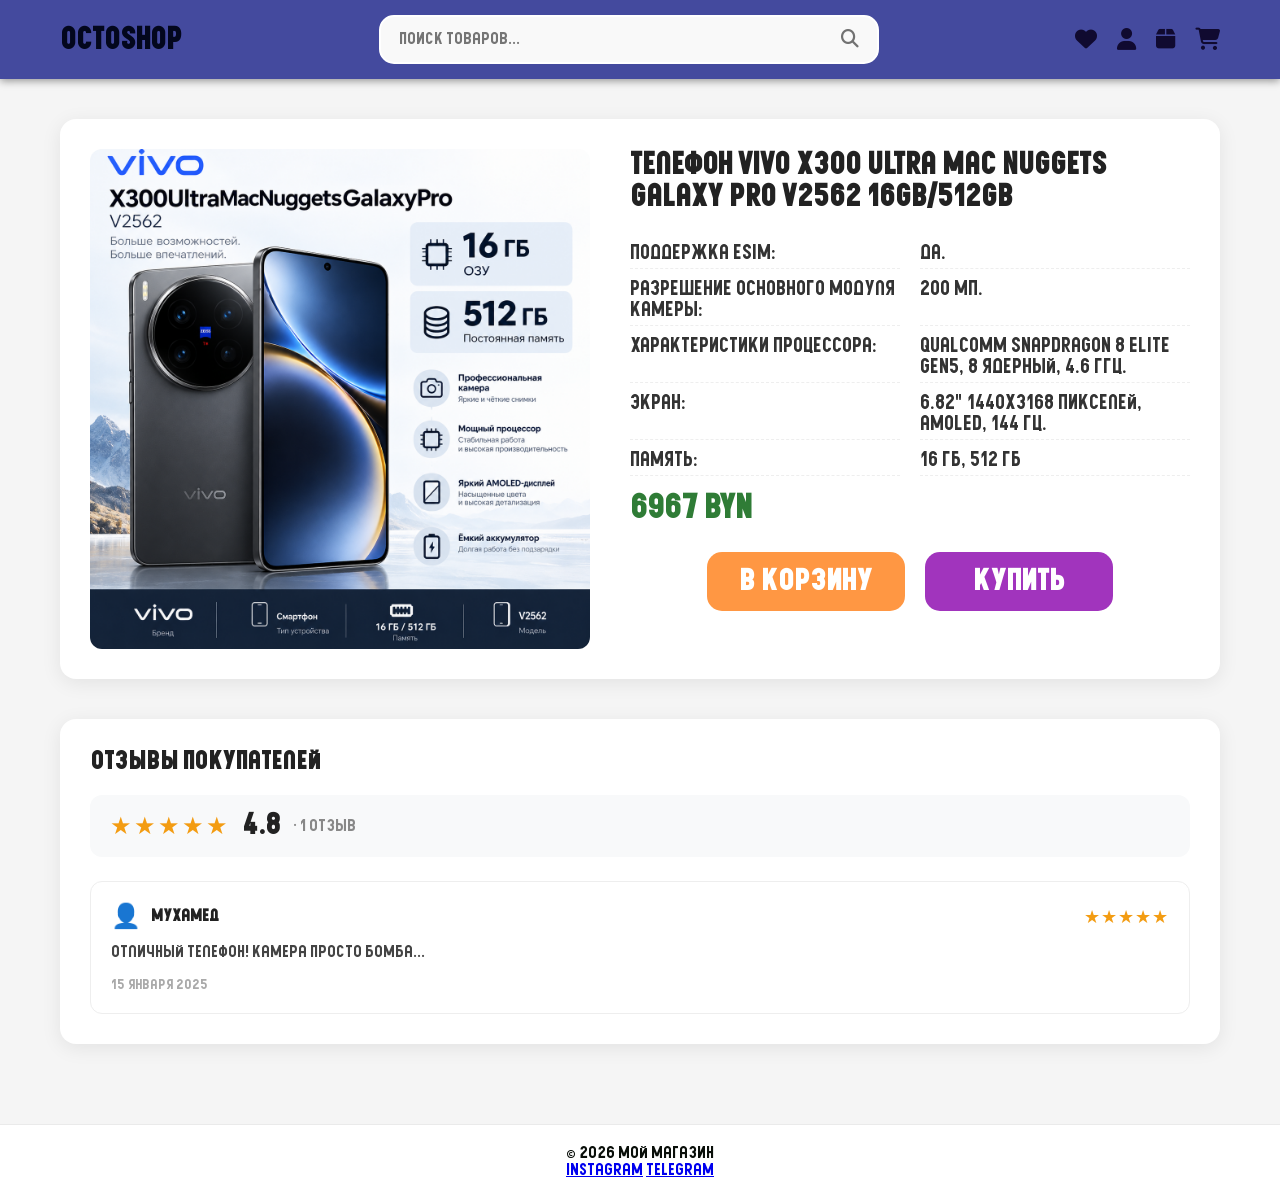
==== productCard.html @ 279437a6 "Создала отдельный файл для карточки товара чтоб index был под каталог" ====
<!DOCTYPE html>
<html lang="ru">
<head>
    <meta charset="UTF-8">
    <meta name="viewport" content="width=device-width, initial-scale=1.0">
    <title>Карточка товара</title>
    <link rel="stylesheet" href="style.css">
    <link rel="stylesheet" href="https://cdnjs.cloudflare.com/ajax/libs/font-awesome/6.5.0/css/all.min.css">
</head>    
<body>
    <header class="header">
        <div class="header__inner">
            <a href="#" class="logo">OctoShop</a>
            <div class="search">
                <input type="text" class="search__input" placeholder="Поиск товаров...">
                <button class="search__button">
                    <i class="fas fa-search"></i>
                </button>
            </div>

            <div class="user-actions">
                <a href="#" class="user-actions__link" title="Избранное">
                    <i class="fas fa-heart"></i>
                </a>
                <a href="#" class="user-actions__link" title="Профиль">
                    <i class="fas fa-user"></i>
                </a>
                <a href="#" class="user-actions__link" title="Заказы">
                    <i class="fas fa-box"></i>
                </a>
                <a href="#" class="user-actions__link" title="Корзина">
                    <i class="fas fa-shopping-cart"></i>
                </a>
            </div>
        </div>
    </header>
    <main>
        <div class="product-card">
            <div class="product-card__image">
                <img src="images/telefon.png" alt="Телефон vivo X300UltraMacNuggetsGalaxyPro V2562 16GB/512GB">
            </div>        
                <div class="product-card__info">
                    <h2 class="product-card__title">Телефон vivo X300 Ultra Mac Nuggets Galaxy Pro V2562 16GB/512GB</h2>
                    <ul class="product-card__description">
                          <li>Поддержка eSIM:</li>
                          <li>Да.</li>
                          <li>Разрешение основного модуля камеры:</li>
                          <li>200 Мп.</li>
                          <li>Характеристики процессора:</li>
                          <li>Qualcomm Snapdragon 8 Elite Gen5, 8 ядерный, 4.6 ГГц.</li>
                          <li>Экран:</li>
                          <li> 6.82" 1440x3168 пикселей, AMOLED, 144 Гц.</li>
                          <li>Память:</li>
                          <li>16 ГБ, 512 ГБ</li>   
                    </ul>
                    <p class="product-card__price">6967 BYN</p>
                    <div class="product-card__btns">
                        <button class="product-card__btn1">В корзину</button>
                        <button class="product-card__btn2">Купить</button>
                    </div>
                </div>
            </div>
        </div>
 <section class="reviews">
        <h2 class="reviews__title">Отзывы покупателей</h2>
        <div class="reviews__summary">
            <div class="reviews__rating">
                <span class="reviews__stars">★★★★★</span>
                <span class="reviews__average">4.8</span>
                <span class="reviews__count">· 1 отзыв</span>
            </div>
        </div>
        <div class="reviews__list">
            <div class="review">
                <div class="review__header">
                    <div class="review__user">
                        <span class="review__avatar">👤</span>
                        <span class="review__name">Мухамед</span>
                    </div>
                    <div class="review__rating">★★★★★</div>
                </div>
                <p class="review__text">Отличный телефон! Камера просто бомба...</p>
                <span class="review__date">15 января 2025</span>
            </div>
        </div>
    </section>
        
    </main>
    <footer>
        <p>&copy; 2026 Мой магазин</p>
        <div>
            <a href="#">Instagram</a>
            <a href="#">Telegram</a>
        </div>
    </footer>
    <script src="script.js"></script>
</body>
</html>
---- style.css ----
*{
    margin: 0;
    padding: 0;
    box-sizing: border-box;
}

@font-face {
    font-family: "PostBus";
    src:url('font/ofont.ru_PostBus.ttf') format('truetype');
    font-weight: normal;
    font-style: normal;
}

body {
    font-family: "PostBus", Arial, sans-serif;
    background-color: #f5f5f5;
    color: rgb(10, 15, 10);
    min-height: 100vh;
    display: flex;
    flex-direction: column;
}

.header {
    background-color: rgb(68, 74, 158);
    padding: 15px 0;
    box-shadow: 0 2px 8px rgba(0, 0, 0, 0.4);
    border-bottom: none;
}


.header__inner {
    max-width: 1200px;
    margin: 0 auto;
    padding: 0 20px;
    display: flex;
    align-items: center;
    justify-content: space-between;
    gap: 20px;
    flex-wrap: wrap;
}

.logo {
    font-size: 30px;
    font-weight: bold;
    color: #03071d;
    text-decoration: none;
    white-space: nowrap;
}

.search {
    display: flex;
    flex: 1 1 300px;
    max-width: 500px;
    border: 2px solid #ffffff;
    border-radius: 15px;
    overflow: hidden;
    background-color: #f9f9f9;
    transition: border-color 0.3s;
}

.search__input {
    flex: 1;
    padding: 14px 18px;
    font-family: "PostBus", Arial, sans-serif;
    border: none;
    outline: none;
    background: transparent;
    font-size: 16px;
}

.search__button {
    padding: 10px 18px;
    border: none;
    background: transparent;
    cursor: pointer;
    font-size: 18px;
    color:#727272;
    transition: color 0.3s;
}

.search:hover {
    border-color: #dbdbdb;
}

.search__button:hover {
    color: #4e4e4e;
}

.user-actions {
    display: flex;
    gap: 20px;
    align-items: center;
}

.user-actions__link {
    font-size: 22px;
    color: #100a30;
    transition: color 0.3s;
}

.user-actions__link:hover {
    color: #aeabdf;
}

main {
    flex: 1;                  
    max-width: 1200px;
    margin: 0 auto;
    padding: 40px 20px;
    width: 100%;
}

.product-card {
    display: flex;
    gap: 40px;
    background: #ffffff;
    border-radius: 16px;
    box-shadow: 0 4px 20px rgba(0, 0, 0, 0.08);
    padding: 30px;
    align-items: flex-start;
    max-width: 1200px;
    margin: 0 auto;
}

.product-card__image {
    flex: 0 0 500px;
    height: auto;
    aspect-ratio: 1 / 1;
    border-radius: 12px;
    overflow: hidden;
    background: #f0f0f0;
}

.product-card__image img {
    width: 100%;
    height: 100%;
    object-fit: cover;
    display: block;
}

.product-card__info {
    flex: 1;
    min-width: 0;
    display: flex;
    flex-direction: column;
    gap: 16px;
}

.product-card__title,
.product-card__description {
    word-wrap: break-word;
    overflow-wrap: break-word;
}

.product-card__description {
    list-style: none;
    padding: 0;
    margin: 10px 0 0 0;
    display: grid;
    grid-template-columns: 1fr 1fr;
    gap: 6px 20px;
}

.product-card__description li {
    padding: 4px 0;
    font-size: 20px;
    color: #333;
    border-bottom: 1px dashed #eee;
}

@media (max-width: 1024px) {
    .product-card {
        flex-direction: column;
        align-items: center;
        gap: 20px;
        padding: 20px;
    }

    .product-card__image {
        flex: 0 0 auto;
        width: 70%;
        max-width: 400px;
        aspect-ratio: 1 / 1;
    }

    .product-card__info {
        width: 100%;
        text-align: left;
        align-items: flex-start;
    }

    .product-card__description {
        grid-template-columns: 1fr 1fr;
    }  
    
    .product-card__btns {
        justify-content: center;
        width: 100%;
    }
}

@media (max-width: 768px) {
    .product-card {
        flex-direction: column;
        align-items: center;
        padding: 20px;
        gap: 20px;
    }

    .product-card__image {
        flex: 0 0 auto;
        width: 80%;
        max-width: 400px;
        aspect-ratio: 1 / 1;
    }

    .product-card__info {
        text-align: left;
        align-items: center;
    }

    .product-card__btns {
        justify-content: center;
    }

    .product-card__title {
        font-size: 22px;
    }

    .product-card__description {
        font-size: 17px;
    }

    .product-card__price {
        font-size: 26px;
    }
}

@media (max-width: 480px) {
    .product-card__image {
        width: 100%;
        max-width: 100%;
    }

    .product-card {
        padding: 12px;
        gap: 16px;
    }

    .product-card__title {
        font-size: 18px;
    }

    .product-card__price {
        font-size: 22px;
    }

    .product-card__btns {
        padding: 10px 20px;
        font-size: 14px;
        justify-content: center;
    }
}

.product-card__title {
    font-size: 30px;
    font-weight: 700;
    color: #222;
    margin: 0;
}

.product-card__price {
    font-size: 32px;
    font-weight: 700;
    color: #2f7c36;
    margin: 0;
}

.product-card__btns {
    display: flex;
    gap: 20px;
    margin-top: 10px;
    justify-content: center;
}

.product-card__btn1 {
    background-color: #ff9743;
    color: #ffffff;
    border: none;
    padding: 14px 32px;
    border-radius: 15px;
    font-family: "PostBus", Arial, sans-serif;
    font-size: 29px;
    font-weight: 600;
    cursor: pointer;
    transition: background-color 0.3s, transform 0.2s;
    align-self: flex-start;
}

.product-card__btn1:hover {
    background-color: rgb(199, 108, 5);
    transform: scale(1.02);
}

.product-card__btn2 {
    background-color: #a134bd;
    color: #ffffff;
    border: none;
    padding: 14px 48px;
    border-radius: 15px;
    font-family: "PostBus", Arial, sans-serif;
    font-size: 29px;
    font-weight: 600;
    cursor: pointer;
    transition: background-color 0.3s, transform 0.2s;
    align-self: flex-start;
}

.product-card__btn2:hover {
    background-color: #860aa5;
    transform: scale(1.02);
}

footer {
    background: #ffffff;
    padding: 20px 0;
    margin-top: 40px;
    border-top: 1px solid #eaeaea;
    text-align: center;
}

.reviews {
    background: #ffffff;
    border-radius: 16px;
    box-shadow: 0 4px 20px rgba(0, 0, 0, 0.08);
    padding: 30px;
    margin: 40px auto 0 auto;
    max-width: 1200px;
}

.reviews__title {
    font-size: 24px;
    font-weight: 700;
    color: #222;
    margin: 0 0 20px 0;
}

.reviews__summary {
    display: flex;
    align-items: center;
    gap: 20px;
    padding: 16px 20px;
    background: #f8f9fa;
    border-radius: 12px;
    margin-bottom: 24px;
}

.reviews__rating {
    display: flex;
    align-items: center;
    gap: 12px;
    font-size: 18px;
}

.reviews__stars {
    color: #f39c12;
    font-size: 24px;
    letter-spacing: 2px;
}

.reviews__average {
    font-size: 28px;
    font-weight: 700;
    color: #222;
}

.reviews__count {
    color: #888;
    font-size: 16px;
}

.reviews__list {
    display: flex;
    flex-direction: column;
    gap: 16px;
}

.review {
    border: 1px solid #eee;
    border-radius: 12px;
    padding: 20px;
    transition: box-shadow 0.3s;
}

.review:hover {
    box-shadow: 0 2px 12px rgba(0, 0, 0, 0.06);
}

.review__header {
    display: flex;
    justify-content: space-between;
    align-items: center;
    margin-bottom: 10px;
}

.review__user {
    display: flex;
    align-items: center;
    gap: 10px;
}

.review__avatar {
    font-size: 24px;
}

.review__name {
    font-weight: 600;
    color: #222;
    font-size: 16px;
}

.review__rating {
    color: #f39c12;
    font-size: 18px;
    letter-spacing: 1px;
}

.review__text {
    font-size: 16px;
    line-height: 1.6;
    color: #444;
    margin: 8px 0 10px 0;
}

.review__date {
    font-size: 14px;
    color: #aaa;
}


@media (max-width: 768px) {
    .reviews {
        padding: 20px;
        border-radius: 12px;
    }

    .reviews__title {
        font-size: 20px;
    }

    .reviews__summary {
        flex-direction: column;
        align-items: flex-start;
        gap: 8px;
        padding: 14px 16px;
    }

    .reviews__rating {
        font-size: 16px;
        flex-wrap: wrap;
    }

    .reviews__stars {
        font-size: 20px;
    }

    .reviews__average {
        font-size: 24px;
    }

    .review {
        padding: 16px;
    }

    .review__header {
        flex-direction: column;
        align-items: flex-start;
        gap: 6px;
    }

    .review__name {
        font-size: 15px;
    }

    .review__text {
        font-size: 15px;
    }
}

@media (max-width: 480px) {
    .reviews {
        padding: 14px;
    }

    .reviews__title {
        font-size: 18px;
    }

    .reviews__summary {
        padding: 12px;
    }

    .reviews__stars {
        font-size: 18px;
    }

    .reviews__average {
        font-size: 20px;
    }

    .review {
        padding: 12px;
    }

    .review__text {
        font-size: 14px;
    }
}
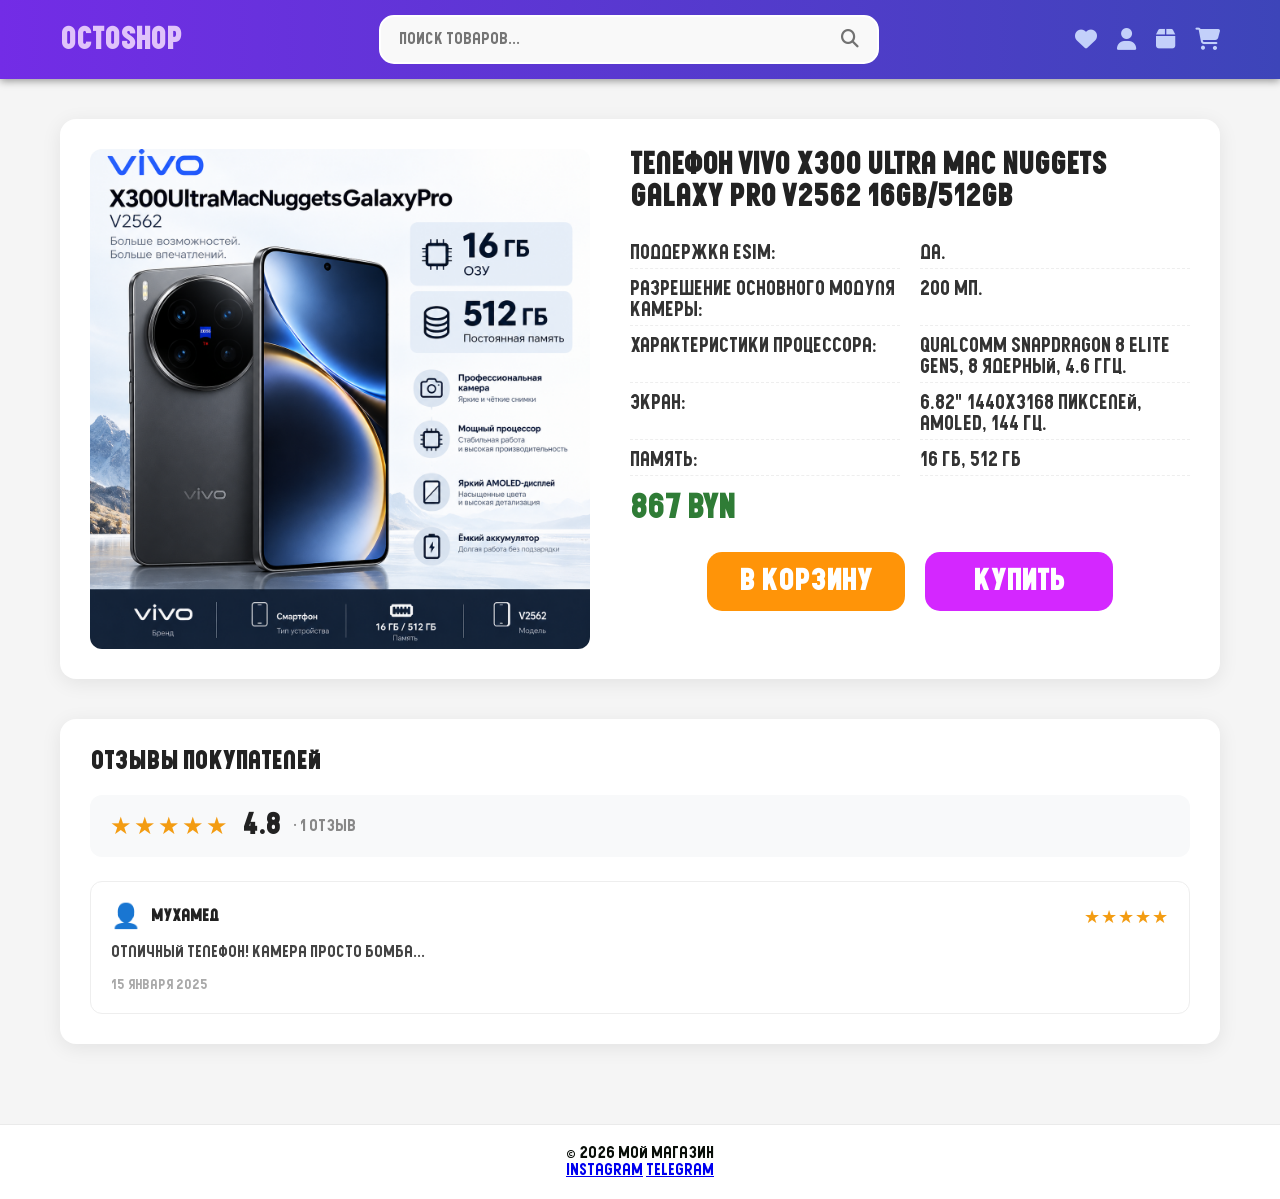
==== commit e0c43e6c: "Создан массив товаров для каталога" ====
--- a/productCard.html
+++ b/productCard.html
@@ -10,7 +10,7 @@
 <body>
     <header class="header">
         <div class="header__inner">
-            <a href="#" class="logo">OctoShop</a>
+            <a href="index.html" class="logo">OctoShop</a>
             <div class="search">
                 <input type="text" class="search__input" placeholder="Поиск товаров...">
                 <button class="search__button">
@@ -53,7 +53,7 @@
                           <li>Память:</li>
                           <li>16 ГБ, 512 ГБ</li>   
                     </ul>
-                    <p class="product-card__price">6967 BYN</p>
+                    <p class="product-card__price">867 BYN</p>
                     <div class="product-card__btns">
                         <button class="product-card__btn1">В корзину</button>
                         <button class="product-card__btn2">Купить</button>
--- a/style.css
+++ b/style.css
@@ -21,7 +21,7 @@
 }
 
 .header {
-    background-color: rgb(68, 74, 158);
+    background: linear-gradient(to right,#732ce6,rgb(61, 69, 185));
     padding: 15px 0;
     box-shadow: 0 2px 8px rgba(0, 0, 0, 0.4);
     border-bottom: none;
@@ -42,7 +42,7 @@
 .logo {
     font-size: 30px;
     font-weight: bold;
-    color: #03071d;
+    color: #e0c3fa;
     text-decoration: none;
     white-space: nowrap;
 }
@@ -94,7 +94,7 @@
 
 .user-actions__link {
     font-size: 22px;
-    color: #100a30;
+    color: #c3d0fa;
     transition: color 0.3s;
 }
 
@@ -108,6 +108,13 @@
     margin: 0 auto;
     padding: 40px 20px;
     width: 100%;
+}
+
+.catalog-title{
+    font-size: 28px;
+    color: #584d64;
+    border-bottom: 1px dashed #eee;
+
 }
 
 .product-card {
@@ -284,7 +291,7 @@
 }
 
 .product-card__btn1 {
-    background-color: #ff9743;
+    background-color: #ff9408;
     color: #ffffff;
     border: none;
     padding: 14px 32px;
@@ -298,12 +305,12 @@
 }
 
 .product-card__btn1:hover {
-    background-color: rgb(199, 108, 5);
+    background-color: rgb(207, 112, 2);
     transform: scale(1.02);
 }
 
 .product-card__btn2 {
-    background-color: #a134bd;
+    background-color: #d427ff;
     color: #ffffff;
     border: none;
     padding: 14px 48px;
@@ -317,7 +324,7 @@
 }
 
 .product-card__btn2:hover {
-    background-color: #860aa5;
+    background-color: #b90ce4;
     transform: scale(1.02);
 }
 
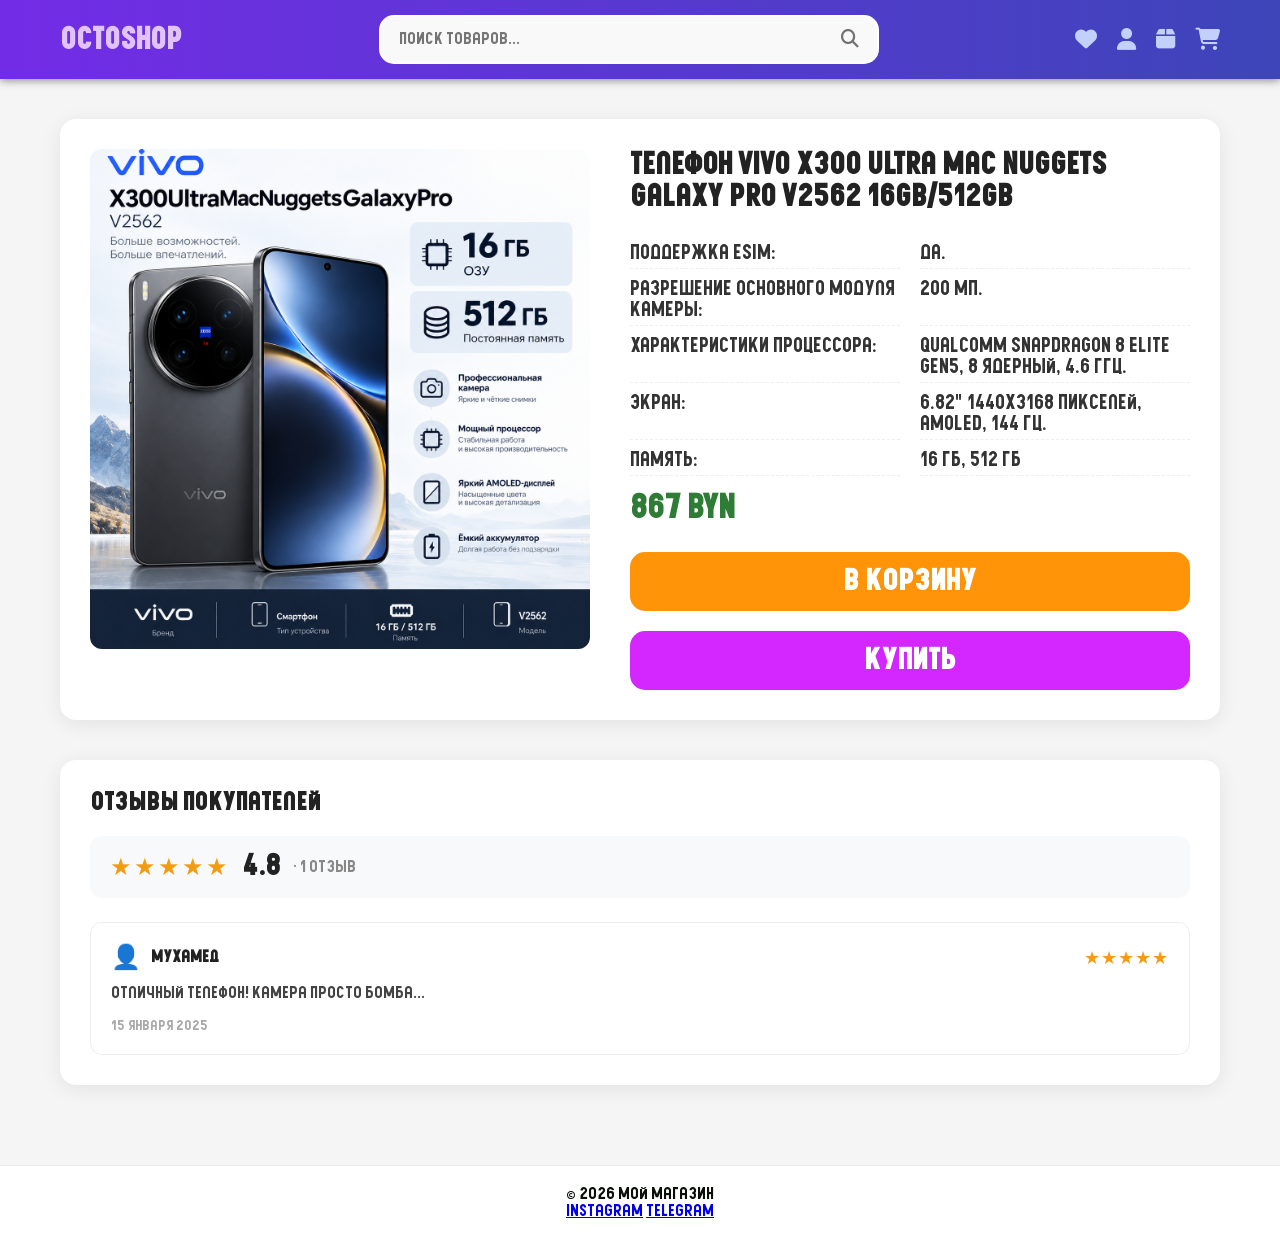
==== commit df1d4dad: "[FF] удалил 1 лишний </div>" ====
--- a/productCard.html
+++ b/productCard.html
@@ -1,98 +1,109 @@
-<!DOCTYPE html>
+<!doctype html>
 <html lang="ru">
-<head>
-    <meta charset="UTF-8">
-    <meta name="viewport" content="width=device-width, initial-scale=1.0">
+  <head>
+    <meta charset="UTF-8" />
+    <meta name="viewport" content="width=device-width, initial-scale=1.0" />
     <title>Карточка товара</title>
-    <link rel="stylesheet" href="style.css">
-    <link rel="stylesheet" href="https://cdnjs.cloudflare.com/ajax/libs/font-awesome/6.5.0/css/all.min.css">
-</head>    
-<body>
+    <link rel="stylesheet" href="style.css" />
+    <link
+      rel="stylesheet"
+      href="https://cdnjs.cloudflare.com/ajax/libs/font-awesome/6.5.0/css/all.min.css"
+    />
+  </head>
+  <body>
     <header class="header">
-        <div class="header__inner">
-            <a href="index.html" class="logo">OctoShop</a>
-            <div class="search">
-                <input type="text" class="search__input" placeholder="Поиск товаров...">
-                <button class="search__button">
-                    <i class="fas fa-search"></i>
-                </button>
-            </div>
+      <div class="header__inner">
+        <a href="index.html" class="logo">OctoShop</a>
+        <div class="search">
+          <input
+            type="text"
+            class="search__input"
+            placeholder="Поиск товаров..."
+          />
+          <button class="search__button">
+            <i class="fas fa-search"></i>
+          </button>
+        </div>
 
-            <div class="user-actions">
-                <a href="#" class="user-actions__link" title="Избранное">
-                    <i class="fas fa-heart"></i>
-                </a>
-                <a href="#" class="user-actions__link" title="Профиль">
-                    <i class="fas fa-user"></i>
-                </a>
-                <a href="#" class="user-actions__link" title="Заказы">
-                    <i class="fas fa-box"></i>
-                </a>
-                <a href="#" class="user-actions__link" title="Корзина">
-                    <i class="fas fa-shopping-cart"></i>
-                </a>
-            </div>
+        <div class="user-actions">
+          <a href="#" class="user-actions__link" title="Избранное">
+            <i class="fas fa-heart"></i>
+          </a>
+          <a href="#" class="user-actions__link" title="Профиль">
+            <i class="fas fa-user"></i>
+          </a>
+          <a href="#" class="user-actions__link" title="Заказы">
+            <i class="fas fa-box"></i>
+          </a>
+          <a href="#" class="user-actions__link" title="Корзина">
+            <i class="fas fa-shopping-cart"></i>
+          </a>
         </div>
+      </div>
     </header>
     <main>
-        <div class="product-card">
-            <div class="product-card__image">
-                <img src="images/telefon.png" alt="Телефон vivo X300UltraMacNuggetsGalaxyPro V2562 16GB/512GB">
-            </div>        
-                <div class="product-card__info">
-                    <h2 class="product-card__title">Телефон vivo X300 Ultra Mac Nuggets Galaxy Pro V2562 16GB/512GB</h2>
-                    <ul class="product-card__description">
-                          <li>Поддержка eSIM:</li>
-                          <li>Да.</li>
-                          <li>Разрешение основного модуля камеры:</li>
-                          <li>200 Мп.</li>
-                          <li>Характеристики процессора:</li>
-                          <li>Qualcomm Snapdragon 8 Elite Gen5, 8 ядерный, 4.6 ГГц.</li>
-                          <li>Экран:</li>
-                          <li> 6.82" 1440x3168 пикселей, AMOLED, 144 Гц.</li>
-                          <li>Память:</li>
-                          <li>16 ГБ, 512 ГБ</li>   
-                    </ul>
-                    <p class="product-card__price">867 BYN</p>
-                    <div class="product-card__btns">
-                        <button class="product-card__btn1">В корзину</button>
-                        <button class="product-card__btn2">Купить</button>
-                    </div>
-                </div>
-            </div>
+      <div class="product-card">
+        <div class="product-card__image">
+          <img
+            src="images/telefon.png"
+            alt="Телефон vivo X300UltraMacNuggetsGalaxyPro V2562 16GB/512GB"
+          />
         </div>
- <section class="reviews">
+        <div class="product-card__info">
+          <h2 class="product-card__title">
+            Телефон vivo X300 Ultra Mac Nuggets Galaxy Pro V2562 16GB/512GB
+          </h2>
+          <ul class="product-card__description">
+            <li>Поддержка eSIM:</li>
+            <li>Да.</li>
+            <li>Разрешение основного модуля камеры:</li>
+            <li>200 Мп.</li>
+            <li>Характеристики процессора:</li>
+            <li>Qualcomm Snapdragon 8 Elite Gen5, 8 ядерный, 4.6 ГГц.</li>
+            <li>Экран:</li>
+            <li>6.82" 1440x3168 пикселей, AMOLED, 144 Гц.</li>
+            <li>Память:</li>
+            <li>16 ГБ, 512 ГБ</li>
+          </ul>
+          <p class="product-card__price">867 BYN</p>
+          <div class="product-card__btns">
+            <button class="product-card__btn1">В корзину</button>
+            <button class="product-card__btn2">Купить</button>
+          </div>
+        </div>
+      </div>
+
+      <section class="reviews">
         <h2 class="reviews__title">Отзывы покупателей</h2>
         <div class="reviews__summary">
-            <div class="reviews__rating">
-                <span class="reviews__stars">★★★★★</span>
-                <span class="reviews__average">4.8</span>
-                <span class="reviews__count">· 1 отзыв</span>
-            </div>
+          <div class="reviews__rating">
+            <span class="reviews__stars">★★★★★</span>
+            <span class="reviews__average">4.8</span>
+            <span class="reviews__count">· 1 отзыв</span>
+          </div>
         </div>
         <div class="reviews__list">
-            <div class="review">
-                <div class="review__header">
-                    <div class="review__user">
-                        <span class="review__avatar">👤</span>
-                        <span class="review__name">Мухамед</span>
-                    </div>
-                    <div class="review__rating">★★★★★</div>
-                </div>
-                <p class="review__text">Отличный телефон! Камера просто бомба...</p>
-                <span class="review__date">15 января 2025</span>
+          <div class="review">
+            <div class="review__header">
+              <div class="review__user">
+                <span class="review__avatar">👤</span>
+                <span class="review__name">Мухамед</span>
+              </div>
+              <div class="review__rating">★★★★★</div>
             </div>
+            <p class="review__text">Отличный телефон! Камера просто бомба...</p>
+            <span class="review__date">15 января 2025</span>
+          </div>
         </div>
-    </section>
-        
+      </section>
     </main>
     <footer>
-        <p>&copy; 2026 Мой магазин</p>
-        <div>
-            <a href="#">Instagram</a>
-            <a href="#">Telegram</a>
-        </div>
+      <p>&copy; 2026 Мой магазин</p>
+      <div>
+        <a href="#">Instagram</a>
+        <a href="#">Telegram</a>
+      </div>
     </footer>
     <script src="script.js"></script>
-</body>
-</html>+  </body>
+</html>
--- a/style.css
+++ b/style.css
@@ -201,7 +201,6 @@
     }  
     
     .product-card__btns {
-        justify-content: center;
         width: 100%;
     }
 }
@@ -226,10 +225,6 @@
         align-items: center;
     }
 
-    .product-card__btns {
-        justify-content: center;
-    }
-
     .product-card__title {
         font-size: 22px;
     }
@@ -265,7 +260,6 @@
     .product-card__btns {
         padding: 10px 20px;
         font-size: 14px;
-        justify-content: center;
     }
 }
 
@@ -288,12 +282,14 @@
     gap: 20px;
     margin-top: 10px;
     justify-content: center;
+    flex-direction: column;
 }
 
 .product-card__btn1 {
     background-color: #ff9408;
     color: #ffffff;
     border: none;
+    width: 100%;
     padding: 14px 32px;
     border-radius: 15px;
     font-family: "PostBus", Arial, sans-serif;
@@ -313,6 +309,7 @@
     background-color: #d427ff;
     color: #ffffff;
     border: none;
+    width: 100%;
     padding: 14px 48px;
     border-radius: 15px;
     font-family: "PostBus", Arial, sans-serif;
@@ -524,3 +521,204 @@
     }
 }
 
+.products {
+    margin-top: 20px;
+    display: grid;
+    grid-template-columns: repeat(auto-fill, minmax(250px, 1fr));
+    grid-auto-rows: 1fr;
+    gap: 20px;
+}
+
+@media (max-width: 768px) {
+    .products {
+        grid-template-columns: repeat(2, 1fr);   /* ← всегда 2 колонки */
+        gap: 12px;
+    }
+}
+
+@media (max-width: 480px) {
+    .products {
+        grid-template-columns: repeat(2, 1fr);   /* ← тоже 2 */
+        gap: 8px;
+    }
+}
+
+.catalog-card {
+    background: white;
+    border-radius: 16px;
+    overflow: hidden;
+    box-shadow: 0 4px 12px rgba(0, 0, 0, 0.08);
+    display: flex;
+    flex-direction: column; 
+    transition: transform 0.2s, box-shadow 0.2s;
+}
+
+.catalog-card:hover {
+    transform: translateY(-4px);
+    box-shadow: 0 8px 20px rgba(0, 0, 0, 0.12);
+}
+
+.catalog-card__image {
+    position: relative;
+    width: 100%;
+    aspect-ratio: 1/1;
+    background: #f0f0f0;
+    overflow: hidden;
+}
+
+.catalog-card__image img {
+    position: absolute;
+    width: 100%;
+    height: 100%;
+    object-fit: cover;
+    display: block;
+}
+
+.catalog-card__favorite {
+    position: absolute;
+    top: 10px;
+    right: 10px;
+    background: white;
+    border: none;
+    border-radius: 50%;
+    width: 36px;
+    height: 36px;
+    cursor: pointer;
+    font-size: 18px;
+    color: rgb(85, 85, 85);
+    transition: color 0.3s;
+    display: flex;
+    align-items: center;
+    justify-content: center;
+}
+
+.catalog-card__favorite:hover {
+    color: #f13f2b;
+}
+
+.catalog-card__labels {
+    position: absolute;
+    bottom: 10px;
+    left: 10px;
+    display: flex;
+    flex-direction: column;
+    gap: 4px;
+    align-items: flex-start;
+}
+
+.catalog-card__discount {
+    background: #ff3b30;
+    color: #ffffff;
+    padding: 3px 8px;
+    border-radius: 10px;
+    font-size: 14px;
+    font-weight: 700;
+}
+
+.catalog-card__badge {
+    background: #a134bd;
+    color: white;
+    padding: 3px 8px;
+    border-radius: 10px;
+    font-size: 12px;
+    font-weight: 600;
+}
+
+.catalog-card__info{
+    padding: 16px;
+    display: flex;
+    flex-direction: column;
+    gap: 10px;
+    flex: 1;
+}
+
+.catalog-card__prices {
+    display: flex;
+    align-items: center;
+    gap: 10px;
+}
+
+.catalog-card__price {
+    font-size: 24px;
+    font-weight: 700;
+    color: #222;
+}
+
+.catalog-card__old-price {
+    font-size: 16px;
+    color: #888;
+    text-decoration: line-through;
+}
+
+.catalog-card__title {
+    font-size: 16px;
+    font-weight: 500;
+    color: #222;
+    margin: 0;
+    line-height: 1.4;
+    display: -webkit-box;
+    -webkit-line-clamp: 1;
+    -webkit-box-orient: vertical;
+    overflow: hidden;
+}
+
+.catalog-card__rating {
+    font-size: 14px;
+    color: #666;
+    display: flex;
+    align-items: center;
+    gap: 6px;
+}
+
+.catalog-card__rating i {
+    color: #f39c12;
+}
+
+.catalog-card__btn {
+    background: #a134bd;
+    color: #ffffff;
+    border: none;
+    padding: 12px;
+    border-radius: 10px;
+    font-family: "PostBus", Arial, sans-serif;
+    font-size: 16px;
+    font-weight: 600;
+    cursor: pointer;
+    transition: background 0.3s;
+    display: flex;
+    align-items: center;
+    justify-content: center;
+    gap: 8px;
+    margin-top: auto;
+}
+
+.catalog-card__btn:hover {
+    background: #860aa5;
+}
+
+
+.user-actions__link--cart {
+    position: relative;   
+}
+
+.user-actions__count {
+    position: absolute;
+    top: -6px;
+    right: -8px;
+    background: #ff3b30;
+    color: #ffffff;
+    font-size: 11px;
+    font-weight: 700;
+    min-width: 16px;
+    height: 16px;
+    border-radius: 8px;
+    display: none;
+    align-items: center;
+    justify-content: center;
+    padding: 0 4px;
+    font-family: "PostBus", Arial, sans-serif;
+}
+
+.user-actions__count--active {
+    display: flex;
+}
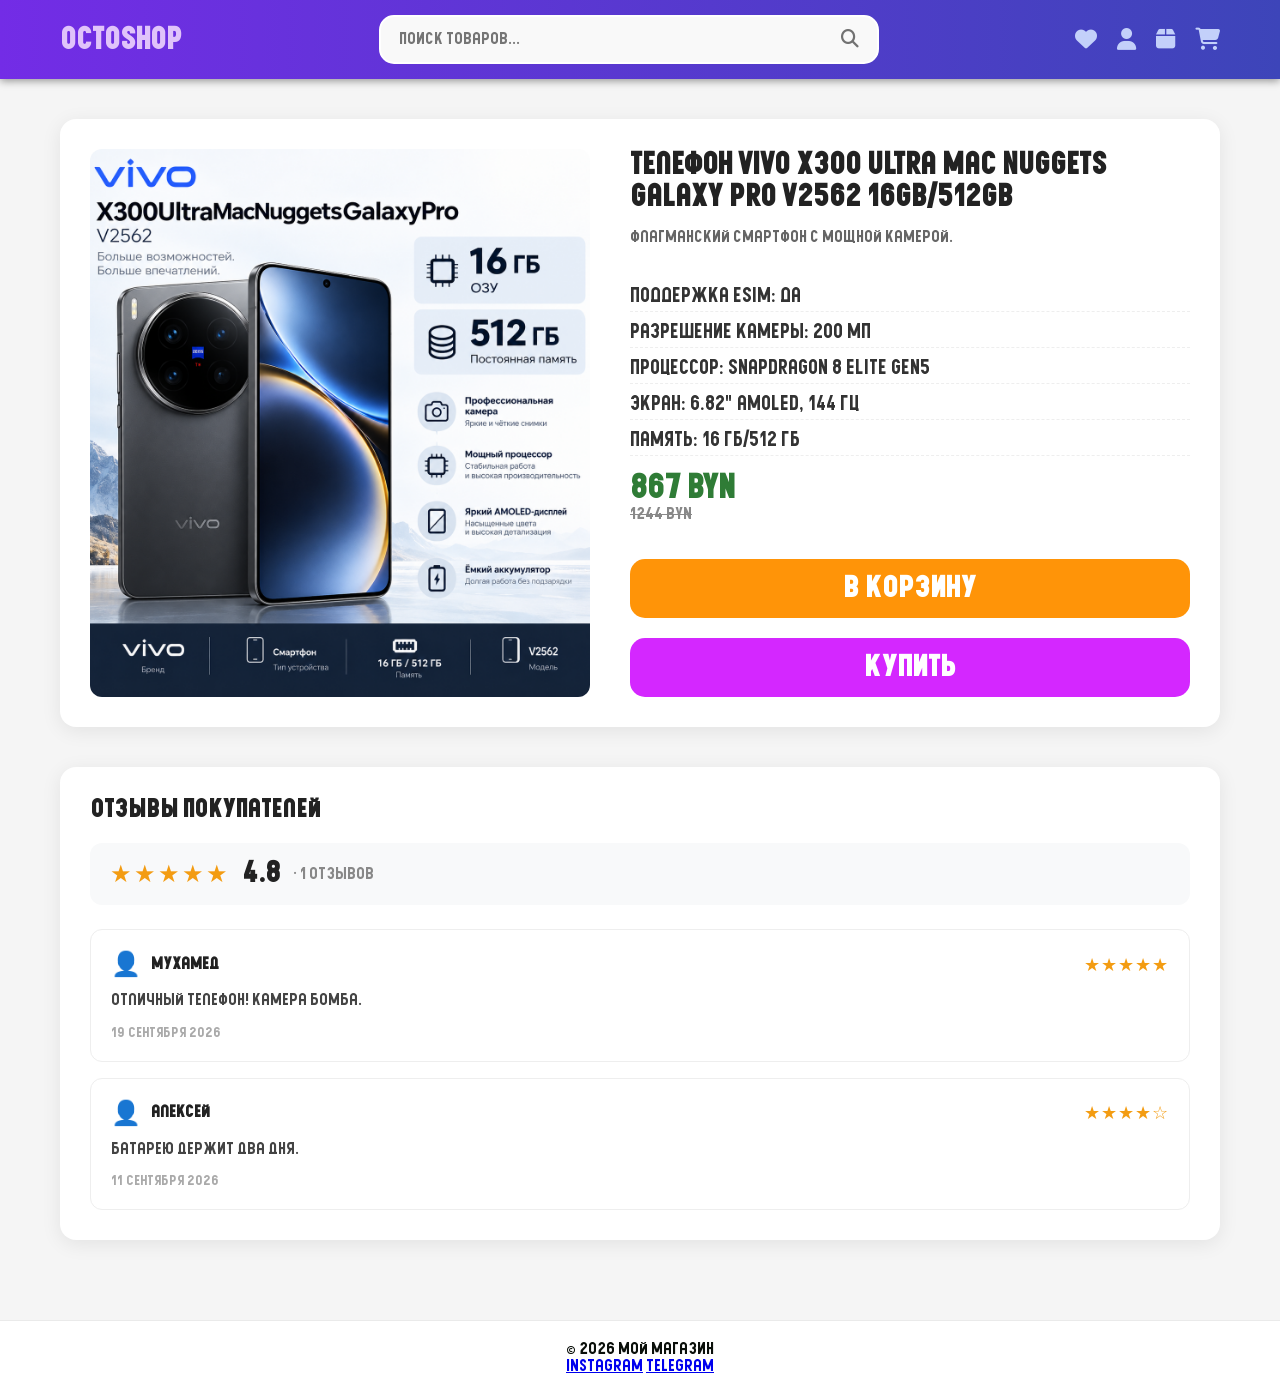
==== commit e86612cd: "разные карточки товаров и корзина в карточках" ====
--- a/productCard.html
+++ b/productCard.html
@@ -35,67 +35,15 @@
           <a href="#" class="user-actions__link" title="Заказы">
             <i class="fas fa-box"></i>
           </a>
-          <a href="#" class="user-actions__link" title="Корзина">
+          <a href="#" class="user-actions__link user-actions__link--cart" title="Корзина">
             <i class="fas fa-shopping-cart"></i>
+            <span class="user-actions__count">0</span>
           </a>
         </div>
       </div>
     </header>
     <main>
-      <div class="product-card">
-        <div class="product-card__image">
-          <img
-            src="images/telefon.png"
-            alt="Телефон vivo X300UltraMacNuggetsGalaxyPro V2562 16GB/512GB"
-          />
-        </div>
-        <div class="product-card__info">
-          <h2 class="product-card__title">
-            Телефон vivo X300 Ultra Mac Nuggets Galaxy Pro V2562 16GB/512GB
-          </h2>
-          <ul class="product-card__description">
-            <li>Поддержка eSIM:</li>
-            <li>Да.</li>
-            <li>Разрешение основного модуля камеры:</li>
-            <li>200 Мп.</li>
-            <li>Характеристики процессора:</li>
-            <li>Qualcomm Snapdragon 8 Elite Gen5, 8 ядерный, 4.6 ГГц.</li>
-            <li>Экран:</li>
-            <li>6.82" 1440x3168 пикселей, AMOLED, 144 Гц.</li>
-            <li>Память:</li>
-            <li>16 ГБ, 512 ГБ</li>
-          </ul>
-          <p class="product-card__price">867 BYN</p>
-          <div class="product-card__btns">
-            <button class="product-card__btn1">В корзину</button>
-            <button class="product-card__btn2">Купить</button>
-          </div>
-        </div>
-      </div>
-
-      <section class="reviews">
-        <h2 class="reviews__title">Отзывы покупателей</h2>
-        <div class="reviews__summary">
-          <div class="reviews__rating">
-            <span class="reviews__stars">★★★★★</span>
-            <span class="reviews__average">4.8</span>
-            <span class="reviews__count">· 1 отзыв</span>
-          </div>
-        </div>
-        <div class="reviews__list">
-          <div class="review">
-            <div class="review__header">
-              <div class="review__user">
-                <span class="review__avatar">👤</span>
-                <span class="review__name">Мухамед</span>
-              </div>
-              <div class="review__rating">★★★★★</div>
-            </div>
-            <p class="review__text">Отличный телефон! Камера просто бомба...</p>
-            <span class="review__date">15 января 2025</span>
-          </div>
-        </div>
-      </section>
+      <div id="product-details"></div>
     </main>
     <footer>
       <p>&copy; 2026 Мой магазин</p>
@@ -105,5 +53,6 @@
       </div>
     </footer>
     <script src="script.js"></script>
+    <script src="product.js"></script>
   </body>
 </html>
--- a/style.css
+++ b/style.css
@@ -124,7 +124,7 @@
     border-radius: 16px;
     box-shadow: 0 4px 20px rgba(0, 0, 0, 0.08);
     padding: 30px;
-    align-items: flex-start;
+    align-items: stretch;
     max-width: 1200px;
     margin: 0 auto;
 }
@@ -151,6 +151,7 @@
     display: flex;
     flex-direction: column;
     gap: 16px;
+    justify-content: space-between;
 }
 
 .product-card__title,
@@ -164,7 +165,7 @@
     padding: 0;
     margin: 10px 0 0 0;
     display: grid;
-    grid-template-columns: 1fr 1fr;
+    grid-template-columns: 1fr;
     gap: 6px 20px;
 }
 
@@ -280,9 +281,10 @@
 .product-card__btns {
     display: flex;
     gap: 20px;
-    margin-top: 10px;
+    margin-top: auto;
     justify-content: center;
     flex-direction: column;
+    padding-top: 20px;
 }
 
 .product-card__btn1 {
@@ -698,7 +700,7 @@
 
 
 .user-actions__link--cart {
-    position: relative;   
+    position: relative; 
 }
 
 .user-actions__count {
@@ -721,4 +723,12 @@
 
 .user-actions__count--active {
     display: flex;
+}
+
+
+.product-card__old-price {
+    font-size: 16px;
+    color: #888;
+    text-decoration: line-through;
+    margin: 0; 
 }
